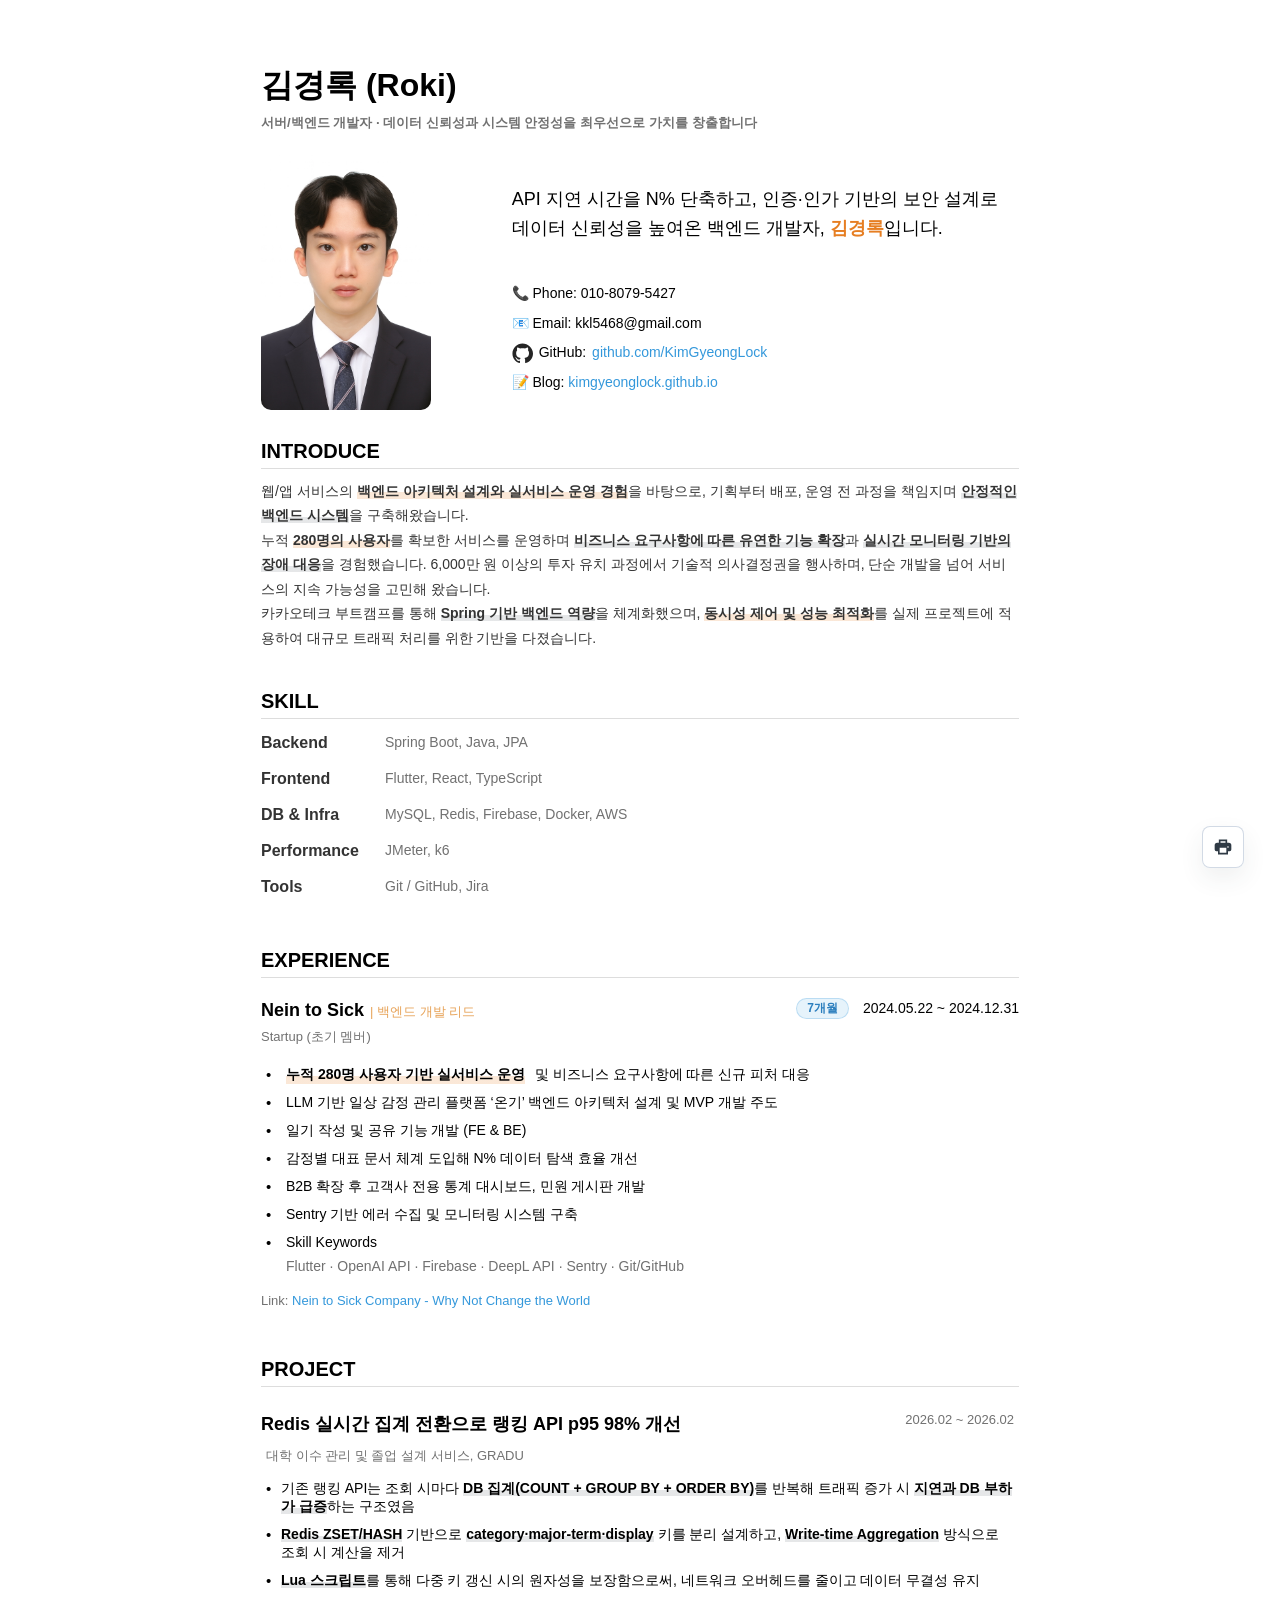
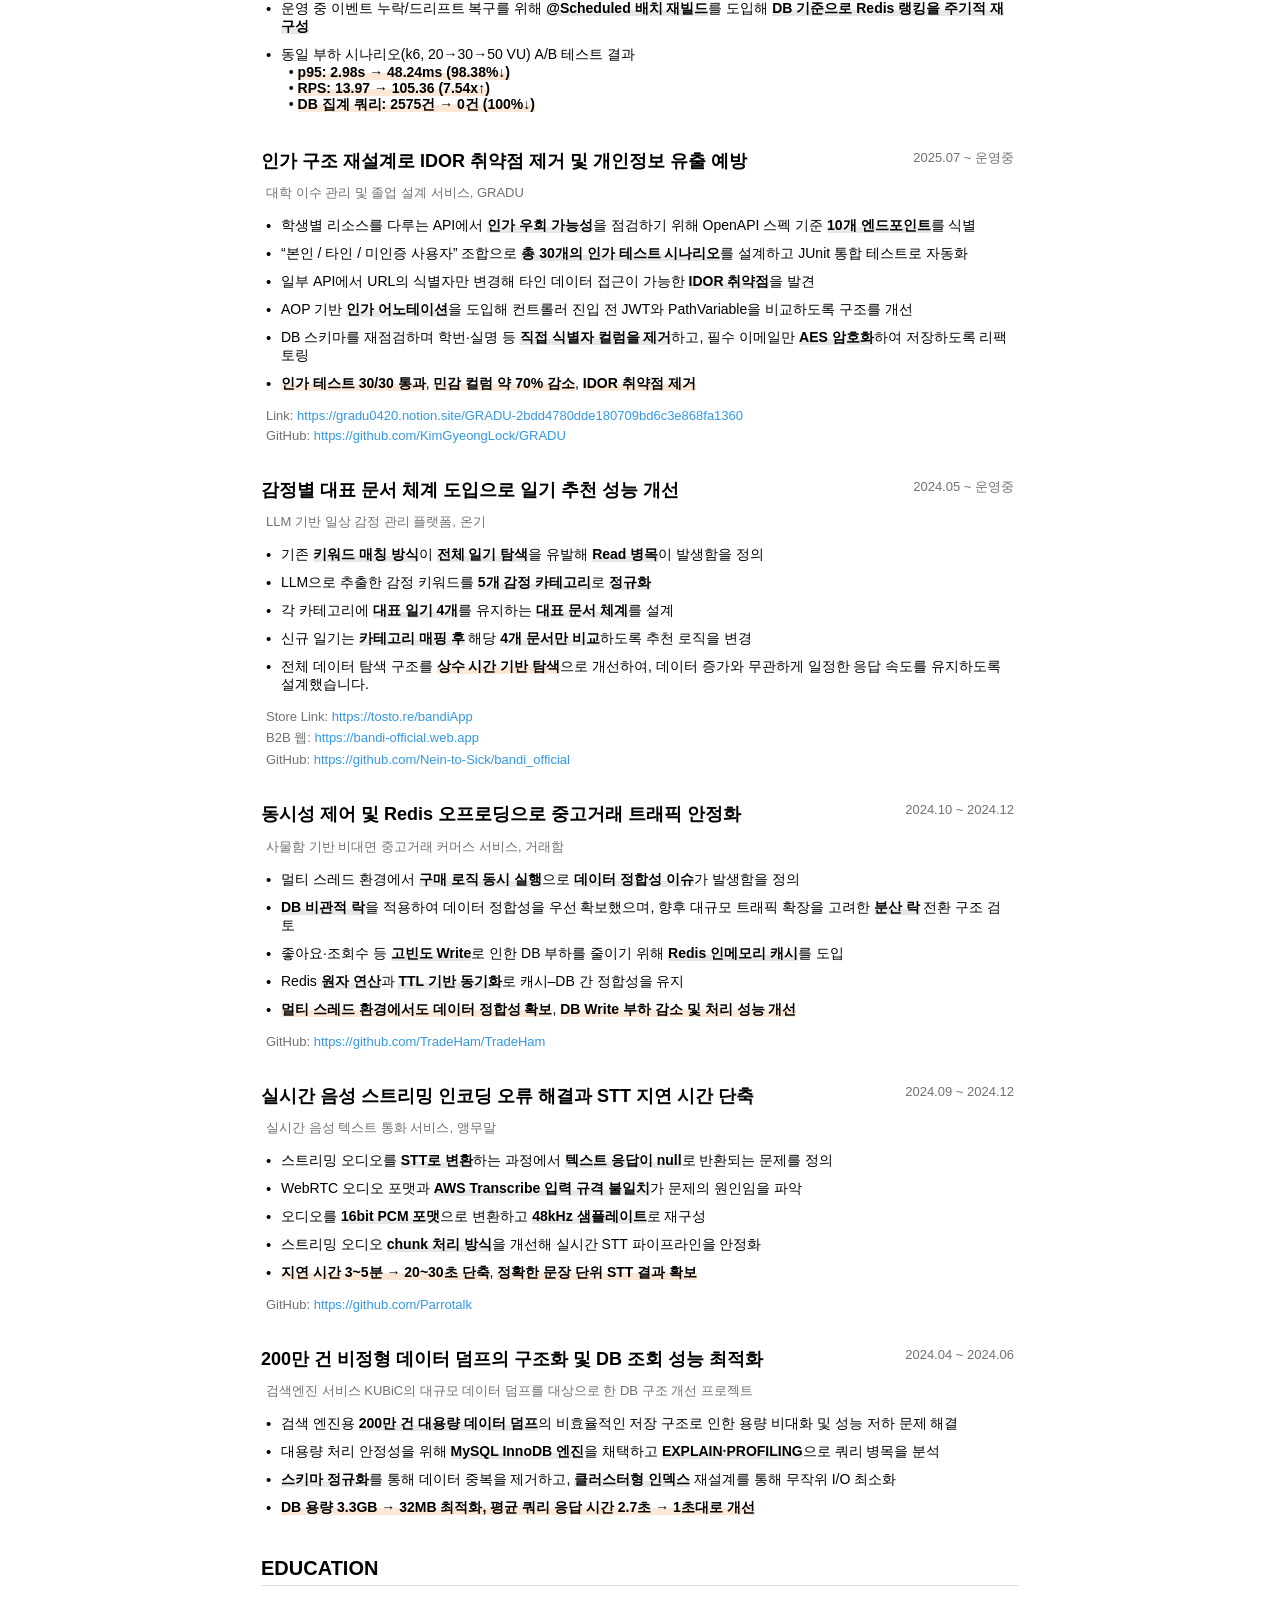
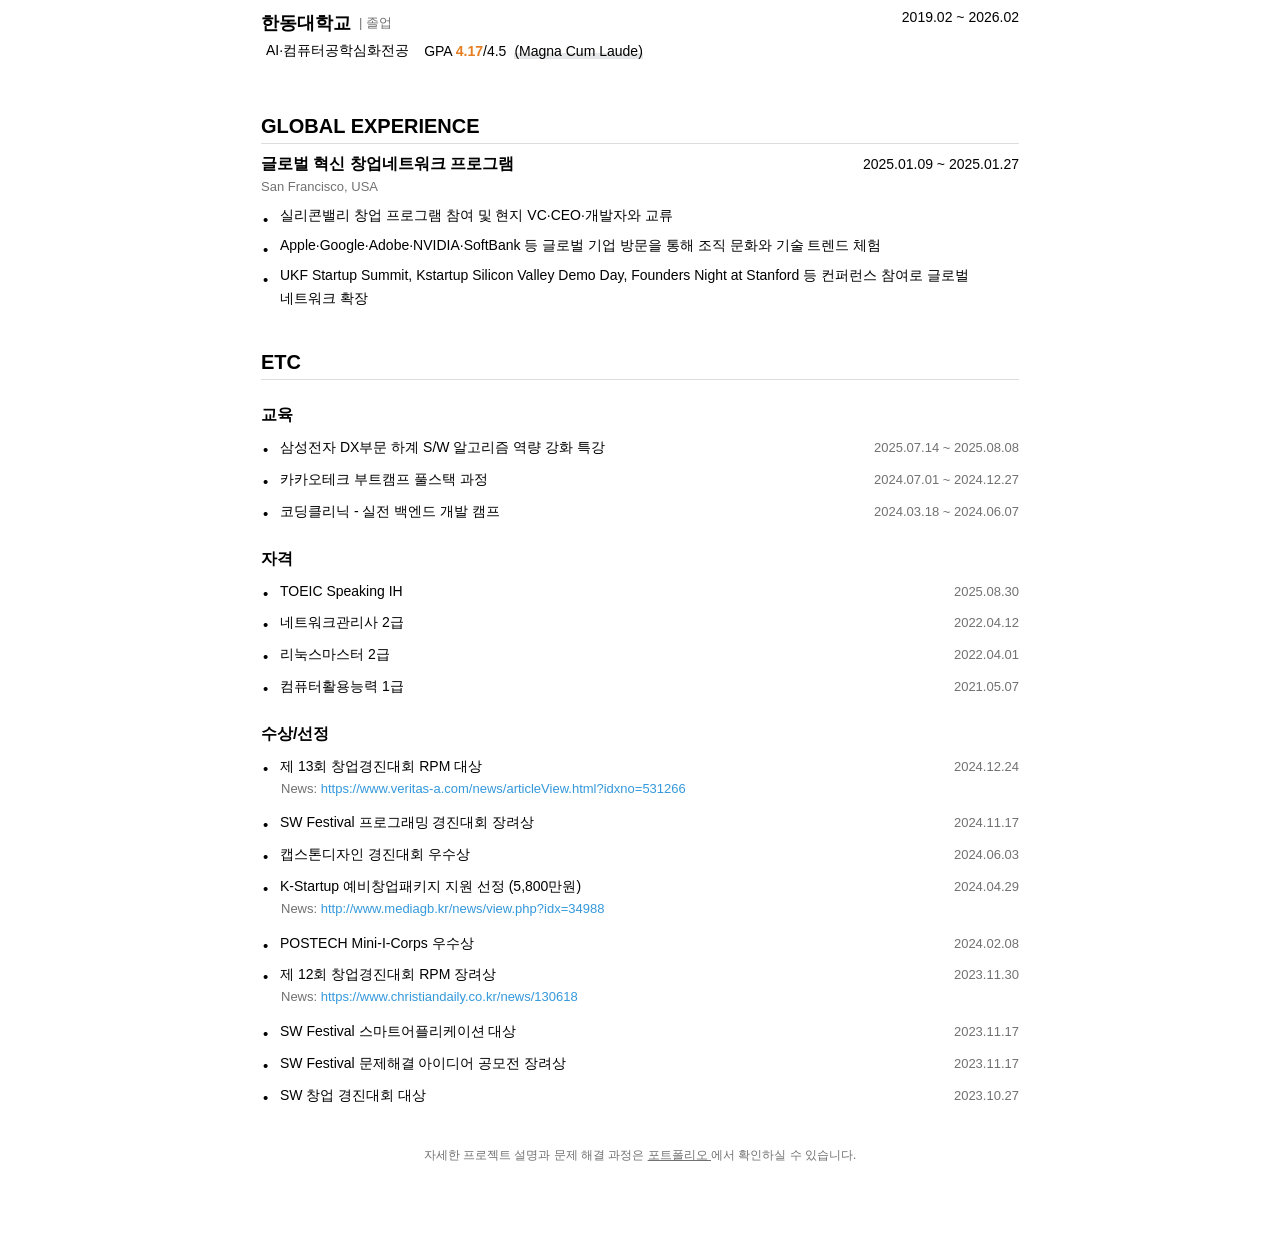
==== pdf/index.html @ 8a6a3160 "feat: pdf 전용 이력서 페이지 추가" ====
<!DOCTYPE html>
<html lang="ko">

<head>
    <meta charset="utf-8" />
    <meta name="viewport" content="width=device-width, initial-scale=1" />
    <title>김경록 | 서버 개발자 | PDF</title>

    <link rel="stylesheet" href="../styles/style.css" />
    <link rel="preconnect" href="https://statics.goorm.io" crossorigin="anonymous" />
    <link rel="preload" as="style" crossorigin
        href="https://statics.goorm.io/fonts/GoormSans/v1.0.0/GoormSans.min.css" />
    <link rel="stylesheet" href="https://statics.goorm.io/fonts/GoormSans/v1.0.0/GoormSans.min.css" />
</head>

<body class="goorm-sans-font">
    <aside class="section-bookmarks is-hidden" aria-label="Section navigation">
        <a href="#introduce">INTRODUCE</a>
        <a href="#skill">SKILL</a>
        <a href="#experience">EXPERIENCE</a>
        <a href="#project">PROJECT</a>
        <a href="#education">EDUCATION</a>
        <a href="#global">GLOBAL</a>
        <a href="#etc">ETC</a>
    </aside>

    <button class="print-fab" type="button" aria-label="Print resume">
        <svg viewBox="0 0 24 24" aria-hidden="true">
            <path
                d="M17 7V3H7v4H5a3 3 0 0 0-3 3v5a2 2 0 0 0 2 2h2v4h12v-4h2a2 2 0 0 0 2-2v-5a3 3 0 0 0-3-3h-2zM9 5h6v2H9V5zm7 14H8v-6h8v6zm2-6a1 1 0 1 1 0-2a1 1 0 0 1 0 2z" />
        </svg>
    </button>

    <div class="print-wrapper">

        <!-- ==================================================
         HEADER
    ================================================== -->
        <header>
            <div class="header-link">
                <h1>김경록 (Roki)</h1>
                <h5>서버/백엔드 개발자 · 데이터 신뢰성과 시스템 안정성을 최우선으로 가치를 창출합니다</h5>
            </div>
        </header>

        <!-- ==================================================
         PROFILE + BASIC INFO
    ================================================== -->
        <main>
            <div class="profile">
                <picture>
                    <!-- 모바일용 (720px 이하) -->
                    <source srcset="../assets/profile2.jpg" media="(max-width: 720px)" />

                    <!-- 기본(데스크톱) -->
                    <img src="../assets/profile.jpg" alt="김경록 프로필" class="profile-img" />
                </picture>
            </div>

            <div class="info">
                <p class="intro">
                    API 지연 시간을 N% 단축하고, 인증·인가 기반의 보안 설계로 데이터 신뢰성을 높여온 백엔드 개발자, <span>김경록</span>입니다.
                </p>

                <p>📞 Phone: 010-8079-5427</p>
                <p>📧 Email: kkl5468@gmail.com</p>

                <p class="contact">
                    <img src="../assets/github.svg" alt="GitHub" class="icon" />
                    GitHub:
                    <a href="https://github.com/KimGyeongLock" target="_blank" rel="noreferrer">
                        github.com/KimGyeongLock
                    </a>
                </p>

                <p>
                    📝 Blog:
                    <a href="https://kimgyeonglock.github.io/" target="_blank" rel="noreferrer">
                        kimgyeonglock.github.io
                    </a>
                </p>
            </div>
        </main>

        <!-- ==================================================
         INTRODUCE / SUMMARY
    ================================================== -->
        <section class="summary" id="introduce">
            <h2>INTRODUCE</h2>

            <p class="summary-text">
                웹/앱 서비스의 <span class="em-metric">백엔드 아키텍처 설계와 실서비스 운영 경험</span>을 바탕으로,
                기획부터 배포, 운영 전 과정을 책임지며 <span class="em">안정적인 백엔드 시스템</span>을 구축해왔습니다.<br />

                누적 <span class="em-metric">280명의 사용자</span>를 확보한 서비스를 운영하며 <span class="em">비즈니스 요구사항에 따른 유연한 기능
                    확장</span>과
                <span class="em">실시간 모니터링 기반의 장애 대응</span>을 경험했습니다. 6,000만 원 이상의 투자 유치 과정에서 기술적 의사결정권을 행사하며,
                단순 개발을 넘어 서비스의 지속 가능성을 고민해 왔습니다.<br />

                카카오테크 부트캠프를 통해 <span class="em">Spring 기반 백엔드 역량</span>을 체계화했으며,
                <span class="em-metric">동시성 제어 및 성능 최적화</span>를 실제 프로젝트에 적용하여 대규모 트래픽 처리를 위한 기반을 다졌습니다.
            </p>
        </section>

        <!-- ==================================================
         SKILLS
    ================================================== -->
        <section class="skills" id="skill">
            <h2>SKILL</h2>

            <div class="skill-row">
                <div class="skill-key">Backend</div>
                <div class="skill-val">Spring Boot, Java, JPA</div>
            </div>

            <div class="skill-row">
                <div class="skill-key">Frontend</div>
                <div class="skill-val">Flutter, React, TypeScript</div>
            </div>

            <div class="skill-row">
                <div class="skill-key">DB & Infra</div>
                <div class="skill-val">MySQL, Redis, Firebase, Docker, AWS</div>
            </div>

            <div class="skill-row">
                <div class="skill-key">Performance</div>
                <div class="skill-val">JMeter, k6</div>
            </div>

            <div class="skill-row">
                <div class="skill-key">Tools</div>
                <div class="skill-val">Git / GitHub, Jira</div>
            </div>
        </section>

        <!-- ==================================================
         EXPERIENCE
    ================================================== -->
        <section class="experience" id="experience">
            <h2>EXPERIENCE</h2>

            <!-- ✅ project-item / project-date 패턴으로 통일 -->
            <div class="nts project-item">
                <div>
                    <div class="nts-status">
                        <h3>Nein to Sick</h3>
                        <p class="status">| 백엔드 개발 리드</p>
                    </div>
                    <p class="desc">Startup (초기 멤버)</p>
                </div>

                <!-- ✅ date -> project-date 로 변경 -->
                <p class="project-date">
                    <span class="duration-badge">7개월</span>
                    2024.05.22 ~ 2024.12.31
                </p>
            </div>

            <ul class="experience-list">
                <li>
                    <div class="contents"><span class="em-metric">누적 280명 사용자 기반 실서비스 운영</span>및 비즈니스 요구사항에 따른 신규 피처 대응
                    </div>
                </li>
                <li>
                    <div class="contents">LLM 기반 일상 감정 관리 플랫폼 ‘온기’ 백엔드 아키텍처 설계 및 MVP 개발 주도</div>
                </li>
                <li>
                    <div class="contents">일기 작성 및 공유 기능 개발 (FE & BE)</div>
                </li>
                <li>
                    <div class="contents">감정별 대표 문서 체계 도입해 N% 데이터 탐색 효율 개선</div>
                </li>
                <li>
                    <div class="contents">B2B 확장 후 고객사 전용 통계 대시보드, 민원 게시판 개발</div>
                </li>
                <li>
                    <div class="contents">Sentry 기반 에러 수집 및 모니터링 시스템 구축</div>
                </li>

                <li class="skill-keywords">
                    <div class="contents">Skill Keywords</div>
                    <div class="keywords">
                        <span class="kw">Flutter</span>
                        <span class="kw">OpenAI API</span>
                        <span class="kw">Firebase</span>
                        <span class="kw">DeepL API</span>
                        <span class="kw">Sentry</span>
                        <span class="kw">Git/GitHub</span>
                    </div>
                </li>
            </ul>
            <p class="project-link">
                Link:
                <a href="https://sehan2709-cmis.github.io/nts_web/" target="_blank" rel="noreferrer">
                    Nein to Sick Company - Why Not Change the World
                </a>
            </p>
        </section>

        <!-- ==================================================
         PROJECTS
    ================================================== -->
        <section class="projects" id="project">
            <h2>PROJECT</h2>

            <article class="project">
                <div class="project-item">
                    <h3>Redis 실시간 집계 전환으로 랭킹 API p95 98% 개선</h3>
                    <p class="project-date">2026.02 ~ 2026.02</p>
                </div>

                <p>대학 이수 관리 및 졸업 설계 서비스, GRADU</p>

                <ul class="project-details">
                    <li>
                        기존 랭킹 API는 조회 시마다
                        <span class="em">DB 집계(COUNT + GROUP BY + ORDER BY)</span>를 반복해
                        트래픽 증가 시 <span class="em">지연과 DB 부하가 급증</span>하는 구조였음
                    </li>
                    <li>
                        <span class="em">Redis ZSET/HASH</span> 기반으로
                        <span class="em">category·major-term·display</span> 키를 분리 설계하고,
                        <span class="em">Write-time Aggregation</span> 방식으로 조회 시 계산을 제거
                    </li>
                    <li>
                        <span class="em">Lua 스크립트</span>를 통해 다중 키 갱신 시의 원자성을 보장함으로써, 네트워크 오버헤드를 줄이고 데이터 무결성 유지

                    </li>
                    <li>
                        운영 중 이벤트 누락/드리프트 복구를 위해
                        <span class="em">@Scheduled 배치 재빌드</span>를 도입해
                        <span class="em">DB 기준으로 Redis 랭킹을 주기적 재구성</span>
                    </li>
                    <li>
                        동일 부하 시나리오(k6, 20→30→50 VU) A/B 테스트 결과
                        <br>&nbsp;&nbsp;• <span class="em-metric">p95: 2.98s → 48.24ms (98.38%↓)</span>
                        <br>&nbsp;&nbsp;• <span class="em-metric">RPS: 13.97 → 105.36 (7.54x↑)</span>
                        <br>&nbsp;&nbsp;• <span class="em-metric">DB 집계 쿼리: 2575건 → 0건 (100%↓)</span>
                    </li>
                </ul>

            </article>



            <article class="project">
                <div class="project-item">
                    <h3>인가 구조 재설계로 IDOR 취약점 제거 및 개인정보 유출 예방</h3>
                    <p class="project-date">2025.07 ~ 운영중</p>
                </div>

                <p>대학 이수 관리 및 졸업 설계 서비스, GRADU</p>

                <ul class="project-details">
                    <li>
                        학생별 리소스를 다루는 API에서
                        <span class="em">인가 우회 가능성</span>을 점검하기 위해
                        OpenAPI 스펙 기준
                        <span class="em">10개 엔드포인트</span>를 식별
                    </li>

                    <li>
                        “본인 / 타인 / 미인증 사용자” 조합으로
                        <span class="em">총 30개의 인가 테스트 시나리오</span>를 설계하고
                        JUnit 통합 테스트로 자동화
                    </li>

                    <li>
                        일부 API에서
                        URL의 식별자만 변경해
                        타인 데이터 접근이 가능한
                        <span class="em">IDOR 취약점</span>을 발견
                    </li>

                    <li>
                        AOP 기반
                        <span class="em">인가 어노테이션</span>을 도입해
                        컨트롤러 진입 전
                        JWT와 PathVariable을 비교하도록 구조를 개선
                    </li>

                    <li>
                        DB 스키마를 재점검하며
                        학번·실명 등
                        <span class="em">직접 식별자 컬럼을 제거</span>하고,
                        필수 이메일만
                        <span class="em">AES 암호화</span>하여 저장하도록 리팩토링
                    </li>

                    <li>
                        <span class="em-metric">인가 테스트 30/30 통과</span>,
                        <span class="em-metric">민감 컬럼 약 70% 감소</span>,
                        <span class="em-metric">IDOR 취약점 제거</span>
                    </li>
                </ul>
                <p>
                    Link:
                    <a href="https://gradu0420.notion.site/GRADU-2bdd4780dde180709bd6c3e868fa1360" target="_blank"
                        rel="noreferrer">
                        https://gradu0420.notion.site/GRADU-2bdd4780dde180709bd6c3e868fa1360
                    </a>
                </p>
                <p>
                    GitHub:
                    <a href="https://github.com/KimGyeongLock/GRADU" target="_blank" rel="noreferrer">
                        https://github.com/KimGyeongLock/GRADU
                    </a>
                </p>
            </article>


            <article class="project">
                <div class="project-item">
                    <h3>감정별 대표 문서 체계 도입으로 일기 추천 성능 개선</h3>
                    <p class="project-date">2024.05 ~ 운영중</p>
                </div>
                <p>LLM 기반 일상 감정 관리 플랫폼, 온기</p>
                <ul class="project-details">
                    <li>
                        기존 <span class="em">키워드 매칭 방식</span>이
                        <span class="em">전체 일기 탐색</span>을 유발해
                        <span class="em">Read 병목</span>이 발생함을 정의
                    </li>

                    <li>
                        LLM으로 추출한 감정 키워드를
                        <span class="em">5개 감정 카테고리</span>로
                        <span class="em">정규화</span>
                    </li>

                    <li>
                        각 카테고리에
                        <span class="em">대표 일기 4개</span>를 유지하는
                        <span class="em">대표 문서 체계</span>를 설계
                    </li>

                    <li>
                        신규 일기는
                        <span class="em">카테고리 매핑 후</span>
                        해당 <span class="em">4개 문서만 비교</span>하도록
                        추천 로직을 변경
                    </li>

                    <li>
                        전체 데이터 탐색 구조를 <span class="em-metric">상수 시간 기반 탐색</span>으로 개선하여, 데이터 증가와 무관하게 일정한 응답 속도를 유지하도록 설계했습니다.
                    </li>
                </ul>

                <p>
                    Store Link:
                    <a href="https://tosto.re/bandiApp" target="_blank" rel="noreferrer">
                        https://tosto.re/bandiApp
                    </a>
                </p>
                <p>
                    B2B 웹:
                    <a href="https://bandi-official.web.app/" target="_blank" rel="noreferrer">
                        https://bandi-official.web.app
                    </a>
                </p>
                <p>
                    GitHub:
                    <a href="https://github.com/Nein-to-Sick/bandi_official" target="_blank" rel="noreferrer">
                        https://github.com/Nein-to-Sick/bandi_official
                    </a>
                </p>
            </article>

            <article class="project">
                <div class="project-item">
                    <h3>동시성 제어 및 Redis 오프로딩으로 중고거래 트래픽 안정화</h3>
                    <p class="project-date">2024.10 ~ 2024.12</p>
                </div>

                <p>사물함 기반 비대면 중고거래 커머스 서비스, 거래함</p>

                <ul class="project-details">
                    <li>
                        멀티 스레드 환경에서
                        <span class="em">구매 로직 동시 실행</span>으로
                        <span class="em">데이터 정합성 이슈</span>가 발생함을 정의
                    </li>

                    <li>
                        <span class="em">DB 비관적 락</span>을 적용하여 데이터 정합성을 우선 확보했으며, 향후 대규모 트래픽 확장을 고려한 <span class="em">분산 락</span> 전환 구조 검토
                    </li>

                    <li>
                        좋아요·조회수 등
                        <span class="em">고빈도 Write</span>로 인한
                        DB 부하를 줄이기 위해
                        <span class="em">Redis 인메모리 캐시</span>를 도입
                    </li>

                    <li>
                        Redis
                        <span class="em">원자 연산</span>과
                        <span class="em">TTL 기반 동기화</span>로
                        캐시–DB 간 정합성을 유지
                    </li>

                    <li>
                        <span class="em-metric">멀티 스레드 환경에서도 데이터 정합성 확보</span>,
                        <span class="em-metric">DB Write 부하 감소 및 처리 성능 개선</span>
                    </li>
                </ul>

                <p class="project-link">
                    GitHub:
                    <a href="https://github.com/TradeHam/TradeHam" target="_blank" rel="noreferrer">
                        https://github.com/TradeHam/TradeHam
                    </a>
                </p>
            </article>

            <article class="project">
                <div class="project-item">
                    <h3>실시간 음성 스트리밍 인코딩 오류 해결과 STT 지연 시간 단축</h3>
                    <p class="project-date">2024.09 ~ 2024.12</p>
                </div>

                <p>실시간 음성 텍스트 통화 서비스, 앵무말</p>

                <ul class="project-details">
                    <li>
                        스트리밍 오디오를
                        <span class="em">STT로 변환</span>하는 과정에서
                        <span class="em">텍스트 응답이 null</span>로 반환되는 문제를 정의
                    </li>

                    <li>
                        WebRTC 오디오 포맷과
                        <span class="em">AWS Transcribe 입력 규격 불일치</span>가
                        문제의 원인임을 파악
                    </li>

                    <li>
                        오디오를
                        <span class="em">16bit PCM 포맷</span>으로 변환하고
                        <span class="em">48kHz 샘플레이트</span>로 재구성
                    </li>

                    <li>
                        스트리밍 오디오
                        <span class="em">chunk 처리 방식</span>을 개선해
                        실시간 STT 파이프라인을 안정화
                    </li>

                    <li>
                        <span class="em-metric">지연 시간 3~5분 → 20~30초 단축</span>,
                        <span class="em-metric">정확한 문장 단위 STT 결과 확보</span>
                    </li>
                </ul>

                <p class="project-link">
                    GitHub:
                    <a href="https://github.com/Parrotalk" target="_blank" rel="noreferrer">
                        https://github.com/Parrotalk
                    </a>
                </p>
            </article>

            <article class="project">
                <div class="project-item">
                    <h3>200만 건 비정형 데이터 덤프의 구조화 및 DB 조회 성능 최적화</h3>
                    <p class="project-date">2024.04 ~ 2024.06</p>
                </div>

                <p>검색엔진 서비스 KUBiC의 대규모 데이터 덤프를 대상으로 한 DB 구조 개선 프로젝트</p>

                <ul class="project-details">
                    <li>
                        검색 엔진용 <span class="em">200만 건 대용량 데이터 덤프</span>의 비효율적인 저장 구조로 인한 용량 비대화 및 성능 저하 문제 해결
                    </li>
                    <li>
                        대용량 처리 안정성을 위해
                        <span class="em">MySQL InnoDB 엔진</span>을 채택하고
                        <span class="em">EXPLAIN·PROFILING</span>으로 쿼리 병목을 분석
                    </li>
                    <li>
                        <span class="em">스키마 정규화</span>를 통해 데이터 중복을 제거하고, <span class="em">클러스터형 인덱스</span> 재설계를 통해 무작위
                        I/O 최소화
                    </li>
                    <li>
                        <span class="em-metric">DB 용량 3.3GB → 32MB 최적화, 평균 쿼리 응답 시간 2.7초 → 1초대로 개선</span>
                    </li>
                </ul>
            </article>

        </section>

        <!-- ==================================================
         EDUCATION
    ================================================== -->
        <section class="education" id="education">
            <h2>EDUCATION</h2>

            <div class="edu-item second-item">
                <div>
                    <div class="edu-status">
                        <h3>한동대학교</h3>
                        <p class="status">| 졸업</p>
                    </div>
                    <div class="edu-detail">
                        <p class="major">AI·컴퓨터공학심화전공</p>
                        <p class="gpa">GPA <span>4.17</span>/4.5</p>
                        <p class="title honor-title"><span class="em honor-text">(Magna Cum Laude)</span></p>
                    </div>
                </div>
                <p class="date">2019.02 ~ 2026.02</p>
            </div>
        </section>

        <!-- ==================================================
  GLOBAL EXPERIENCE
================================================== -->
        <section class="global" id="global">
            <h2>GLOBAL EXPERIENCE</h2>

            <div class="global-item">
                <div class="global-title">
                    <h3>글로벌 혁신 창업네트워크 프로그램</h3>
                    <p class="global-loc">San Francisco, USA</p>
                </div>

                <p class="global-date">
                    2025.01.09 ~ 2025.01.27
                </p>
            </div>

            <ul class="global-list">
                <li>
                    <div class="contents">
                        실리콘밸리 창업 프로그램 참여 및 현지 VC·CEO·개발자와 교류
                    </div>
                </li>

                <li>
                    <div class="contents">
                        Apple·Google·Adobe·NVIDIA·SoftBank 등 글로벌 기업 방문을 통해 조직 문화와 기술 트렌드 체험
                    </div>
                </li>

                <li>
                    <div class="contents">
                        UKF Startup Summit, Kstartup Silicon Valley Demo Day, Founders Night at Stanford 등 컨퍼런스 참여로 글로벌 네트워크 확장
                    </div>
                </li>
            </ul>

        </section>


        <!-- ==================================================
         EXTRAS
    ================================================== -->
        <section class="extras" id="etc">
            <h2>ETC</h2>

            <!-- 교육 -->
            <div class="extra-block">
                <h3>교육</h3>
                <ul class="extra-list">
                    <li>
                        <span class="title">삼성전자 DX부문 하계 S/W 알고리즘 역량 강화 특강</span>
                        <span class="date">2025.07.14 ~ 2025.08.08</span>
                    </li>
                    <li>
                        <span class="title">카카오테크 부트캠프 풀스택 과정</span>
                        <span class="date">2024.07.01 ~ 2024.12.27</span>
                    </li>
                    <li>
                        <span class="title">코딩클리닉 - 실전 백엔드 개발 캠프</span>
                        <span class="date">2024.03.18 ~ 2024.06.07</span>
                    </li>


                </ul>
            </div>

            <!-- 자격 -->
            <div class="extra-block">
                <h3>자격</h3>
                <ul class="extra-list">
                    <li>
                        <span class="title">TOEIC Speaking IH</span>
                        <span class="date">2025.08.30</span>
                    </li>
                    <li>
                        <span class="title">네트워크관리사 2급</span>
                        <span class="date">2022.04.12</span>
                    </li>
                    <li>
                        <span class="title">리눅스마스터 2급</span>
                        <span class="date">2022.04.01</span>
                    </li>
                    <li>
                        <span class="title">컴퓨터활용능력 1급</span>
                        <span class="date">2021.05.07</span>
                    </li>
                </ul>
            </div>

            <!-- 수상 / 선정 -->
            <div class="extra-block">
                <h3>수상/선정</h3>

                <ul class="extra-list">
                    <li>
                        <span class="title">제 13회 창업경진대회 RPM 대상</span>
                        <span class="date">2024.12.24</span>
                    </li>
                    <li class="extra-sub">
                        <span class="label">News:</span>
                        <a href="https://www.veritas-a.com/news/articleView.html?idxno=531266" target="_blank"
                            rel="noreferrer">
                            https://www.veritas-a.com/news/articleView.html?idxno=531266
                        </a>
                    </li>

                    <li>
                        <span class="title">SW Festival 프로그래밍 경진대회 장려상</span>
                        <span class="date">2024.11.17</span>
                    </li>

                    <li>
                        <span class="title">캡스톤디자인 경진대회 우수상</span>
                        <span class="date">2024.06.03</span>
                    </li>

                    <li>
                        <span class="title">K-Startup 예비창업패키지 지원 선정 (5,800만원)</span>
                        <span class="date">2024.04.29</span>
                    </li>
                    <li class="extra-sub">
                        <span class="label">News:</span>
                        <a href="http://www.mediagb.kr/news/view.php?idx=34988" target="_blank" rel="noreferrer">
                            http://www.mediagb.kr/news/view.php?idx=34988
                        </a>
                    </li>

                    <li>
                        <span class="title">POSTECH Mini-I-Corps 우수상</span>
                        <span class="date">2024.02.08</span>
                    </li>

                    <li>
                        <span class="title">제 12회 창업경진대회 RPM 장려상</span>
                        <span class="date">2023.11.30</span>
                    </li>
                    <li class="extra-sub">
                        <span class="label">News:</span>
                        <a href="https://www.christiandaily.co.kr/news/130618" target="_blank" rel="noreferrer">
                            https://www.christiandaily.co.kr/news/130618
                        </a>
                    </li>

                    <li>
                        <span class="title">SW Festival 스마트어플리케이션 대상</span>
                        <span class="date">2023.11.17</span>
                    </li>

                    <li>
                        <span class="title">SW Festival 문제해결 아이디어 공모전 장려상</span>
                        <span class="date">2023.11.17</span>
                    </li>

                    <li>
                        <span class="title">SW 창업 경진대회 대상</span>
                        <span class="date">2023.10.27</span>
                    </li>
                </ul>
            </div>
        </section>


        <footer class="print-note">
            자세한 프로젝트 설명과 문제 해결 과정은
            <a href="../assets/portfolio.pdf" target="_blank" rel="noopener noreferrer">
                포트폴리오
            </a>
            에서 확인하실 수 있습니다.
        </footer>


    </div>

    <script>
        const bookmarkNav = document.querySelector(".section-bookmarks");
        const printButton = document.querySelector(".print-fab");
        const bookmarkLinks = document.querySelectorAll(".section-bookmarks a");
        const observedSections = [...bookmarkLinks]
            .map((link) => document.querySelector(link.getAttribute("href")))
            .filter(Boolean);
        const introduceSection = document.querySelector("#introduce");

        const setActiveBookmark = (sectionId) => {
            bookmarkLinks.forEach((link) => {
                const isActive = link.getAttribute("href") === `#${sectionId}`;
                link.classList.toggle("active", isActive);
                link.setAttribute("aria-current", isActive ? "true" : "false");
            });
        };

        const updateActiveBookmark = () => {
            if (!bookmarkNav || !introduceSection || observedSections.length === 0) {
                return;
            }

            const introduceTop = introduceSection.getBoundingClientRect().top;
            const shouldHideBookmarks = introduceTop > window.innerHeight * 0.2;
            bookmarkNav.classList.toggle("is-hidden", shouldHideBookmarks);

            if (shouldHideBookmarks) {
                bookmarkLinks.forEach((link) => {
                    link.classList.remove("active");
                    link.setAttribute("aria-current", "false");
                });
                return;
            }

            const activationLine = window.innerHeight * 0.28;
            let currentSection = observedSections[0];

            observedSections.forEach((section) => {
                const { top } = section.getBoundingClientRect();

                if (top <= activationLine) {
                    currentSection = section;
                }
            });

            if (currentSection) {
                setActiveBookmark(currentSection.id);
            }
        };

        window.addEventListener("scroll", updateActiveBookmark, { passive: true });
        window.addEventListener("resize", updateActiveBookmark);

        if (printButton) {
            printButton.addEventListener("click", () => window.print());
        }

        if (observedSections.length > 0) {
            updateActiveBookmark();
        }
    </script>
</body>

</html>
---- styles/style.css ----
@import url("https://statics.goorm.io/fonts/GoormSans/v1.0.0/GoormSans.min.css");

/* base */
@import url("./base/reset.css");
@import url("./base/typography.css");
@import url("./base/layout.css");

/* components */
@import url("./components/header.css");
@import url("./components/contact.css");
@import url("./components/badges.css");
@import url("./components/keywords.css");
@import url("./components/list.css");

/* sections */
@import url("./sections/summary.css");
@import url("./sections/skills.css");
@import url("./sections/experience.css");
@import url("./sections/projects.css");
@import url("./sections/education.css");
@import url("./sections/extras.css");
@import url("./sections/global.css");

/* utils */
@import url("./utils/responsive.css");
@import url("./utils/print.css");
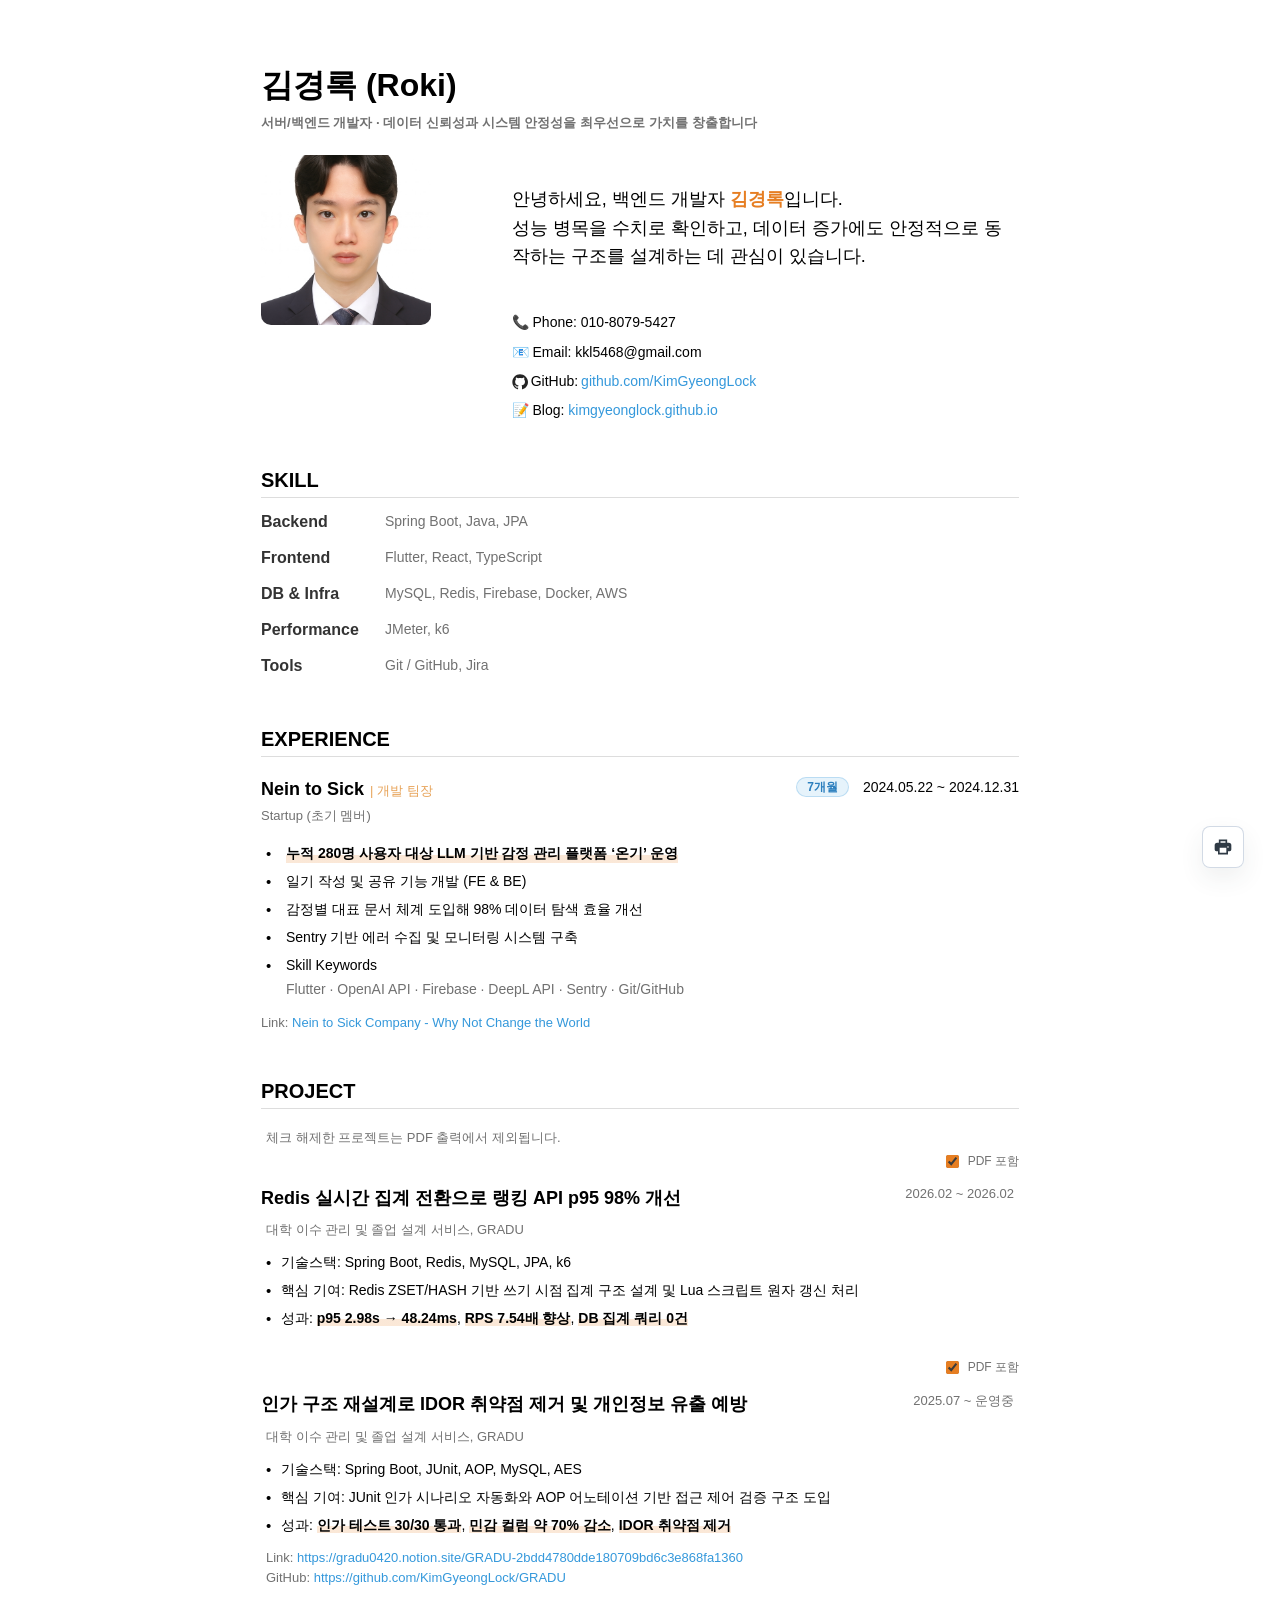
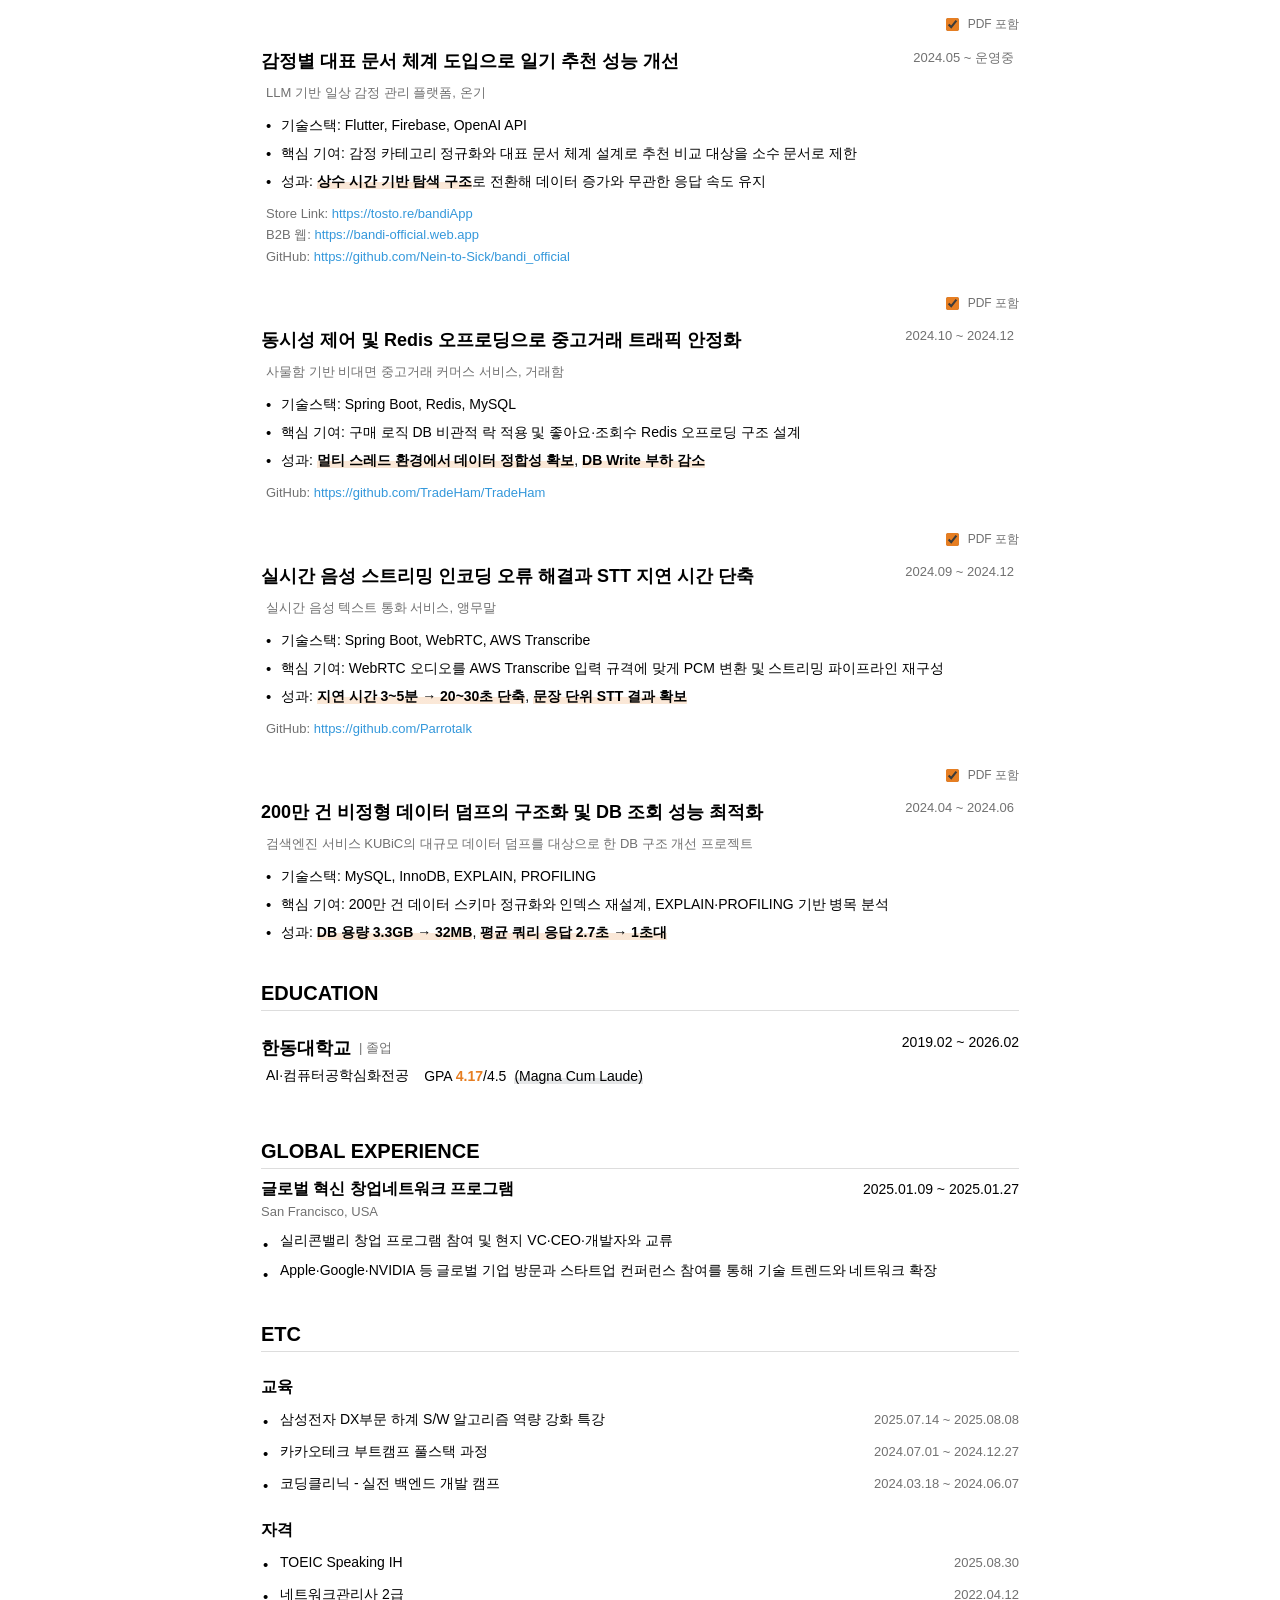
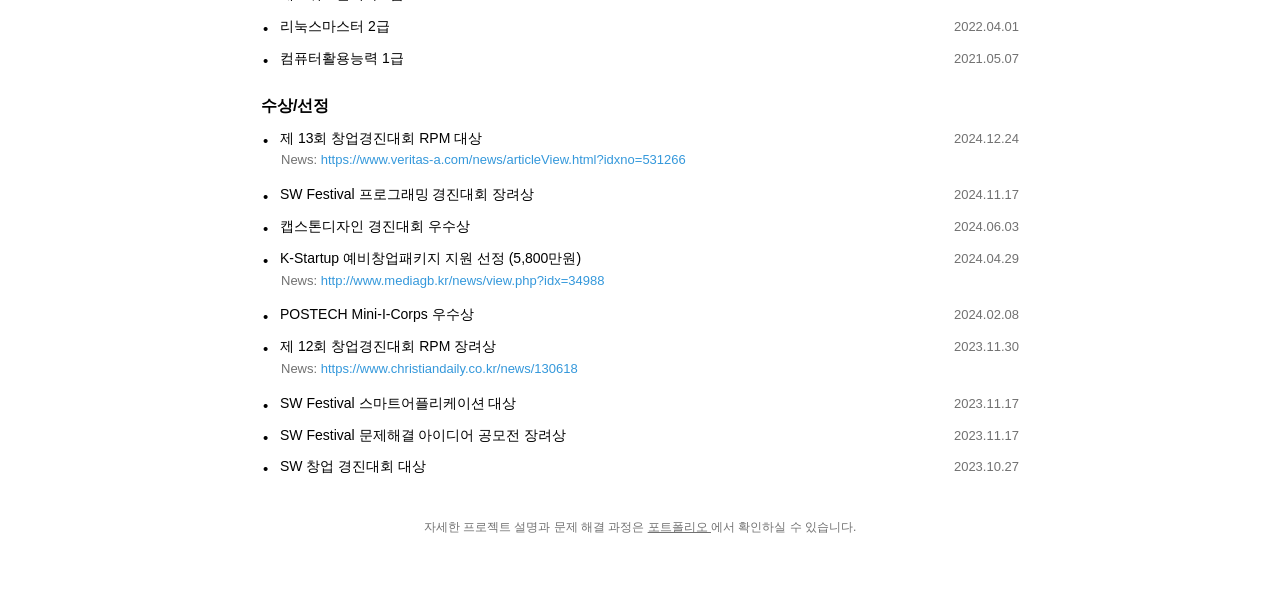
==== commit f44d4631: "feat: 이력서 소개·경험·프로젝트 축약 및 pdf 출력 페이지 개선" ====
--- a/pdf/index.html
+++ b/pdf/index.html
@@ -13,9 +13,8 @@
     <link rel="stylesheet" href="https://statics.goorm.io/fonts/GoormSans/v1.0.0/GoormSans.min.css" />
 </head>
 
-<body class="goorm-sans-font">
+<body class="goorm-sans-font pdf-resume">
     <aside class="section-bookmarks is-hidden" aria-label="Section navigation">
-        <a href="#introduce">INTRODUCE</a>
         <a href="#skill">SKILL</a>
         <a href="#experience">EXPERIENCE</a>
         <a href="#project">PROJECT</a>
@@ -59,7 +58,8 @@
 
             <div class="info">
                 <p class="intro">
-                    API 지연 시간을 N% 단축하고, 인증·인가 기반의 보안 설계로 데이터 신뢰성을 높여온 백엔드 개발자, <span>김경록</span>입니다.
+                    안녕하세요, 백엔드 개발자 <span>김경록</span>입니다.<br />
+                    성능 병목을 수치로 확인하고, 데이터 증가에도 안정적으로 동작하는 구조를 설계하는 데 관심이 있습니다.
                 </p>
 
                 <p>📞 Phone: 010-8079-5427</p>
@@ -82,9 +82,10 @@
             </div>
         </main>
 
-        <!-- ==================================================
-         INTRODUCE / SUMMARY
-    ================================================== -->
+        <!--
+        ==================================================
+        INTRODUCE / SUMMARY
+        ==================================================
         <section class="summary" id="introduce">
             <h2>INTRODUCE</h2>
 
@@ -101,6 +102,7 @@
                 <span class="em-metric">동시성 제어 및 성능 최적화</span>를 실제 프로젝트에 적용하여 대규모 트래픽 처리를 위한 기반을 다졌습니다.
             </p>
         </section>
+        -->
 
         <!-- ==================================================
          SKILLS
@@ -145,7 +147,7 @@
                 <div>
                     <div class="nts-status">
                         <h3>Nein to Sick</h3>
-                        <p class="status">| 백엔드 개발 리드</p>
+                        <p class="status">| 개발 팀장</p>
                     </div>
                     <p class="desc">Startup (초기 멤버)</p>
                 </div>
@@ -159,20 +161,14 @@
 
             <ul class="experience-list">
                 <li>
-                    <div class="contents"><span class="em-metric">누적 280명 사용자 기반 실서비스 운영</span>및 비즈니스 요구사항에 따른 신규 피처 대응
+                    <div class="contents"><span class="em-metric">누적 280명 사용자 대상 LLM 기반 감정 관리 플랫폼 ‘온기’ 운영</span>
                     </div>
-                </li>
-                <li>
-                    <div class="contents">LLM 기반 일상 감정 관리 플랫폼 ‘온기’ 백엔드 아키텍처 설계 및 MVP 개발 주도</div>
                 </li>
                 <li>
                     <div class="contents">일기 작성 및 공유 기능 개발 (FE & BE)</div>
                 </li>
                 <li>
-                    <div class="contents">감정별 대표 문서 체계 도입해 N% 데이터 탐색 효율 개선</div>
-                </li>
-                <li>
-                    <div class="contents">B2B 확장 후 고객사 전용 통계 대시보드, 민원 게시판 개발</div>
+                    <div class="contents">감정별 대표 문서 체계 도입해 98% 데이터 탐색 효율 개선</div>
                 </li>
                 <li>
                     <div class="contents">Sentry 기반 에러 수집 및 모니터링 시스템 구축</div>
@@ -203,8 +199,15 @@
     ================================================== -->
         <section class="projects" id="project">
             <h2>PROJECT</h2>
-
-            <article class="project">
+            <p class="project-print-guide screen-only">체크 해제한 프로젝트는 PDF 출력에서 제외됩니다.</p>
+
+            <article class="project" id="project-gradu-redis">
+                <div class="project-toggle screen-only">
+                    <label>
+                        <input type="checkbox" data-project-toggle="project-gradu-redis" checked />
+                        PDF 포함
+                    </label>
+                </div>
                 <div class="project-item">
                     <h3>Redis 실시간 집계 전환으로 랭킹 API p95 98% 개선</h3>
                     <p class="project-date">2026.02 ~ 2026.02</p>
@@ -213,38 +216,22 @@
                 <p>대학 이수 관리 및 졸업 설계 서비스, GRADU</p>
 
                 <ul class="project-details">
-                    <li>
-                        기존 랭킹 API는 조회 시마다
-                        <span class="em">DB 집계(COUNT + GROUP BY + ORDER BY)</span>를 반복해
-                        트래픽 증가 시 <span class="em">지연과 DB 부하가 급증</span>하는 구조였음
-                    </li>
-                    <li>
-                        <span class="em">Redis ZSET/HASH</span> 기반으로
-                        <span class="em">category·major-term·display</span> 키를 분리 설계하고,
-                        <span class="em">Write-time Aggregation</span> 방식으로 조회 시 계산을 제거
-                    </li>
-                    <li>
-                        <span class="em">Lua 스크립트</span>를 통해 다중 키 갱신 시의 원자성을 보장함으로써, 네트워크 오버헤드를 줄이고 데이터 무결성 유지
-
-                    </li>
-                    <li>
-                        운영 중 이벤트 누락/드리프트 복구를 위해
-                        <span class="em">@Scheduled 배치 재빌드</span>를 도입해
-                        <span class="em">DB 기준으로 Redis 랭킹을 주기적 재구성</span>
-                    </li>
-                    <li>
-                        동일 부하 시나리오(k6, 20→30→50 VU) A/B 테스트 결과
-                        <br>&nbsp;&nbsp;• <span class="em-metric">p95: 2.98s → 48.24ms (98.38%↓)</span>
-                        <br>&nbsp;&nbsp;• <span class="em-metric">RPS: 13.97 → 105.36 (7.54x↑)</span>
-                        <br>&nbsp;&nbsp;• <span class="em-metric">DB 집계 쿼리: 2575건 → 0건 (100%↓)</span>
-                    </li>
+                    <li>기술스택: Spring Boot, Redis, MySQL, JPA, k6</li>
+                    <li>핵심 기여: Redis ZSET/HASH 기반 쓰기 시점 집계 구조 설계 및 Lua 스크립트 원자 갱신 처리</li>
+                    <li>성과: <span class="em-metric">p95 2.98s → 48.24ms</span>, <span class="em-metric">RPS 7.54배 향상</span>, <span class="em-metric">DB 집계 쿼리 0건</span></li>
                 </ul>
 
             </article>
 
 
 
-            <article class="project">
+            <article class="project" id="project-gradu-security">
+                <div class="project-toggle screen-only">
+                    <label>
+                        <input type="checkbox" data-project-toggle="project-gradu-security" checked />
+                        PDF 포함
+                    </label>
+                </div>
                 <div class="project-item">
                     <h3>인가 구조 재설계로 IDOR 취약점 제거 및 개인정보 유출 예방</h3>
                     <p class="project-date">2025.07 ~ 운영중</p>
@@ -253,46 +240,9 @@
                 <p>대학 이수 관리 및 졸업 설계 서비스, GRADU</p>
 
                 <ul class="project-details">
-                    <li>
-                        학생별 리소스를 다루는 API에서
-                        <span class="em">인가 우회 가능성</span>을 점검하기 위해
-                        OpenAPI 스펙 기준
-                        <span class="em">10개 엔드포인트</span>를 식별
-                    </li>
-
-                    <li>
-                        “본인 / 타인 / 미인증 사용자” 조합으로
-                        <span class="em">총 30개의 인가 테스트 시나리오</span>를 설계하고
-                        JUnit 통합 테스트로 자동화
-                    </li>
-
-                    <li>
-                        일부 API에서
-                        URL의 식별자만 변경해
-                        타인 데이터 접근이 가능한
-                        <span class="em">IDOR 취약점</span>을 발견
-                    </li>
-
-                    <li>
-                        AOP 기반
-                        <span class="em">인가 어노테이션</span>을 도입해
-                        컨트롤러 진입 전
-                        JWT와 PathVariable을 비교하도록 구조를 개선
-                    </li>
-
-                    <li>
-                        DB 스키마를 재점검하며
-                        학번·실명 등
-                        <span class="em">직접 식별자 컬럼을 제거</span>하고,
-                        필수 이메일만
-                        <span class="em">AES 암호화</span>하여 저장하도록 리팩토링
-                    </li>
-
-                    <li>
-                        <span class="em-metric">인가 테스트 30/30 통과</span>,
-                        <span class="em-metric">민감 컬럼 약 70% 감소</span>,
-                        <span class="em-metric">IDOR 취약점 제거</span>
-                    </li>
+                    <li>기술스택: Spring Boot, JUnit, AOP, MySQL, AES</li>
+                    <li>핵심 기여: JUnit 인가 시나리오 자동화와 AOP 어노테이션 기반 접근 제어 검증 구조 도입</li>
+                    <li>성과: <span class="em-metric">인가 테스트 30/30 통과</span>, <span class="em-metric">민감 컬럼 약 70% 감소</span>, <span class="em-metric">IDOR 취약점 제거</span></li>
                 </ul>
                 <p>
                     Link:
@@ -310,41 +260,22 @@
             </article>
 
 
-            <article class="project">
+            <article class="project" id="project-ongi">
+                <div class="project-toggle screen-only">
+                    <label>
+                        <input type="checkbox" data-project-toggle="project-ongi" checked />
+                        PDF 포함
+                    </label>
+                </div>
                 <div class="project-item">
                     <h3>감정별 대표 문서 체계 도입으로 일기 추천 성능 개선</h3>
                     <p class="project-date">2024.05 ~ 운영중</p>
                 </div>
                 <p>LLM 기반 일상 감정 관리 플랫폼, 온기</p>
                 <ul class="project-details">
-                    <li>
-                        기존 <span class="em">키워드 매칭 방식</span>이
-                        <span class="em">전체 일기 탐색</span>을 유발해
-                        <span class="em">Read 병목</span>이 발생함을 정의
-                    </li>
-
-                    <li>
-                        LLM으로 추출한 감정 키워드를
-                        <span class="em">5개 감정 카테고리</span>로
-                        <span class="em">정규화</span>
-                    </li>
-
-                    <li>
-                        각 카테고리에
-                        <span class="em">대표 일기 4개</span>를 유지하는
-                        <span class="em">대표 문서 체계</span>를 설계
-                    </li>
-
-                    <li>
-                        신규 일기는
-                        <span class="em">카테고리 매핑 후</span>
-                        해당 <span class="em">4개 문서만 비교</span>하도록
-                        추천 로직을 변경
-                    </li>
-
-                    <li>
-                        전체 데이터 탐색 구조를 <span class="em-metric">상수 시간 기반 탐색</span>으로 개선하여, 데이터 증가와 무관하게 일정한 응답 속도를 유지하도록 설계했습니다.
-                    </li>
+                    <li>기술스택: Flutter, Firebase, OpenAI API</li>
+                    <li>핵심 기여: 감정 카테고리 정규화와 대표 문서 체계 설계로 추천 비교 대상을 소수 문서로 제한</li>
+                    <li>성과: <span class="em-metric">상수 시간 기반 탐색 구조</span>로 전환해 데이터 증가와 무관한 응답 속도 유지</li>
                 </ul>
 
                 <p>
@@ -367,7 +298,13 @@
                 </p>
             </article>
 
-            <article class="project">
+            <article class="project" id="project-tradeham">
+                <div class="project-toggle screen-only">
+                    <label>
+                        <input type="checkbox" data-project-toggle="project-tradeham" checked />
+                        PDF 포함
+                    </label>
+                </div>
                 <div class="project-item">
                     <h3>동시성 제어 및 Redis 오프로딩으로 중고거래 트래픽 안정화</h3>
                     <p class="project-date">2024.10 ~ 2024.12</p>
@@ -376,34 +313,9 @@
                 <p>사물함 기반 비대면 중고거래 커머스 서비스, 거래함</p>
 
                 <ul class="project-details">
-                    <li>
-                        멀티 스레드 환경에서
-                        <span class="em">구매 로직 동시 실행</span>으로
-                        <span class="em">데이터 정합성 이슈</span>가 발생함을 정의
-                    </li>
-
-                    <li>
-                        <span class="em">DB 비관적 락</span>을 적용하여 데이터 정합성을 우선 확보했으며, 향후 대규모 트래픽 확장을 고려한 <span class="em">분산 락</span> 전환 구조 검토
-                    </li>
-
-                    <li>
-                        좋아요·조회수 등
-                        <span class="em">고빈도 Write</span>로 인한
-                        DB 부하를 줄이기 위해
-                        <span class="em">Redis 인메모리 캐시</span>를 도입
-                    </li>
-
-                    <li>
-                        Redis
-                        <span class="em">원자 연산</span>과
-                        <span class="em">TTL 기반 동기화</span>로
-                        캐시–DB 간 정합성을 유지
-                    </li>
-
-                    <li>
-                        <span class="em-metric">멀티 스레드 환경에서도 데이터 정합성 확보</span>,
-                        <span class="em-metric">DB Write 부하 감소 및 처리 성능 개선</span>
-                    </li>
+                    <li>기술스택: Spring Boot, Redis, MySQL</li>
+                    <li>핵심 기여: 구매 로직 DB 비관적 락 적용 및 좋아요·조회수 Redis 오프로딩 구조 설계</li>
+                    <li>성과: <span class="em-metric">멀티 스레드 환경에서 데이터 정합성 확보</span>, <span class="em-metric">DB Write 부하 감소</span></li>
                 </ul>
 
                 <p class="project-link">
@@ -414,7 +326,13 @@
                 </p>
             </article>
 
-            <article class="project">
+            <article class="project" id="project-parrotalk">
+                <div class="project-toggle screen-only">
+                    <label>
+                        <input type="checkbox" data-project-toggle="project-parrotalk" checked />
+                        PDF 포함
+                    </label>
+                </div>
                 <div class="project-item">
                     <h3>실시간 음성 스트리밍 인코딩 오류 해결과 STT 지연 시간 단축</h3>
                     <p class="project-date">2024.09 ~ 2024.12</p>
@@ -423,34 +341,9 @@
                 <p>실시간 음성 텍스트 통화 서비스, 앵무말</p>
 
                 <ul class="project-details">
-                    <li>
-                        스트리밍 오디오를
-                        <span class="em">STT로 변환</span>하는 과정에서
-                        <span class="em">텍스트 응답이 null</span>로 반환되는 문제를 정의
-                    </li>
-
-                    <li>
-                        WebRTC 오디오 포맷과
-                        <span class="em">AWS Transcribe 입력 규격 불일치</span>가
-                        문제의 원인임을 파악
-                    </li>
-
-                    <li>
-                        오디오를
-                        <span class="em">16bit PCM 포맷</span>으로 변환하고
-                        <span class="em">48kHz 샘플레이트</span>로 재구성
-                    </li>
-
-                    <li>
-                        스트리밍 오디오
-                        <span class="em">chunk 처리 방식</span>을 개선해
-                        실시간 STT 파이프라인을 안정화
-                    </li>
-
-                    <li>
-                        <span class="em-metric">지연 시간 3~5분 → 20~30초 단축</span>,
-                        <span class="em-metric">정확한 문장 단위 STT 결과 확보</span>
-                    </li>
+                    <li>기술스택: Spring Boot, WebRTC, AWS Transcribe</li>
+                    <li>핵심 기여: WebRTC 오디오를 AWS Transcribe 입력 규격에 맞게 PCM 변환 및 스트리밍 파이프라인 재구성</li>
+                    <li>성과: <span class="em-metric">지연 시간 3~5분 → 20~30초 단축</span>, <span class="em-metric">문장 단위 STT 결과 확보</span></li>
                 </ul>
 
                 <p class="project-link">
@@ -461,7 +354,13 @@
                 </p>
             </article>
 
-            <article class="project">
+            <article class="project" id="project-kubic">
+                <div class="project-toggle screen-only">
+                    <label>
+                        <input type="checkbox" data-project-toggle="project-kubic" checked />
+                        PDF 포함
+                    </label>
+                </div>
                 <div class="project-item">
                     <h3>200만 건 비정형 데이터 덤프의 구조화 및 DB 조회 성능 최적화</h3>
                     <p class="project-date">2024.04 ~ 2024.06</p>
@@ -470,21 +369,9 @@
                 <p>검색엔진 서비스 KUBiC의 대규모 데이터 덤프를 대상으로 한 DB 구조 개선 프로젝트</p>
 
                 <ul class="project-details">
-                    <li>
-                        검색 엔진용 <span class="em">200만 건 대용량 데이터 덤프</span>의 비효율적인 저장 구조로 인한 용량 비대화 및 성능 저하 문제 해결
-                    </li>
-                    <li>
-                        대용량 처리 안정성을 위해
-                        <span class="em">MySQL InnoDB 엔진</span>을 채택하고
-                        <span class="em">EXPLAIN·PROFILING</span>으로 쿼리 병목을 분석
-                    </li>
-                    <li>
-                        <span class="em">스키마 정규화</span>를 통해 데이터 중복을 제거하고, <span class="em">클러스터형 인덱스</span> 재설계를 통해 무작위
-                        I/O 최소화
-                    </li>
-                    <li>
-                        <span class="em-metric">DB 용량 3.3GB → 32MB 최적화, 평균 쿼리 응답 시간 2.7초 → 1초대로 개선</span>
-                    </li>
+                    <li>기술스택: MySQL, InnoDB, EXPLAIN, PROFILING</li>
+                    <li>핵심 기여: 200만 건 데이터 스키마 정규화와 인덱스 재설계, EXPLAIN·PROFILING 기반 병목 분석</li>
+                    <li>성과: <span class="em-metric">DB 용량 3.3GB → 32MB</span>, <span class="em-metric">평균 쿼리 응답 2.7초 → 1초대</span></li>
                 </ul>
             </article>
 
@@ -538,13 +425,7 @@
 
                 <li>
                     <div class="contents">
-                        Apple·Google·Adobe·NVIDIA·SoftBank 등 글로벌 기업 방문을 통해 조직 문화와 기술 트렌드 체험
-                    </div>
-                </li>
-
-                <li>
-                    <div class="contents">
-                        UKF Startup Summit, Kstartup Silicon Valley Demo Day, Founders Night at Stanford 등 컨퍼런스 참여로 글로벌 네트워크 확장
+                        Apple·Google·NVIDIA 등 글로벌 기업 방문과 스타트업 컨퍼런스 참여를 통해 기술 트렌드와 네트워크 확장
                     </div>
                 </li>
             </ul>
@@ -693,7 +574,8 @@
         const observedSections = [...bookmarkLinks]
             .map((link) => document.querySelector(link.getAttribute("href")))
             .filter(Boolean);
-        const introduceSection = document.querySelector("#introduce");
+        const firstVisibleSection = observedSections[0] || null;
+        const projectToggles = document.querySelectorAll("[data-project-toggle]");
 
         const setActiveBookmark = (sectionId) => {
             bookmarkLinks.forEach((link) => {
@@ -704,12 +586,12 @@
         };
 
         const updateActiveBookmark = () => {
-            if (!bookmarkNav || !introduceSection || observedSections.length === 0) {
+            if (!bookmarkNav || !firstVisibleSection || observedSections.length === 0) {
                 return;
             }
 
-            const introduceTop = introduceSection.getBoundingClientRect().top;
-            const shouldHideBookmarks = introduceTop > window.innerHeight * 0.2;
+            const firstSectionTop = firstVisibleSection.getBoundingClientRect().top;
+            const shouldHideBookmarks = firstSectionTop > window.innerHeight * 0.2;
             bookmarkNav.classList.toggle("is-hidden", shouldHideBookmarks);
 
             if (shouldHideBookmarks) {
@@ -743,6 +625,21 @@
             printButton.addEventListener("click", () => window.print());
         }
 
+        projectToggles.forEach((toggle) => {
+            const targetProject = document.getElementById(toggle.dataset.projectToggle);
+
+            if (!targetProject) {
+                return;
+            }
+
+            const syncProjectVisibility = () => {
+                targetProject.classList.toggle("is-excluded", !toggle.checked);
+            };
+
+            toggle.addEventListener("change", syncProjectVisibility);
+            syncProjectVisibility();
+        });
+
         if (observedSections.length > 0) {
             updateActiveBookmark();
         }
